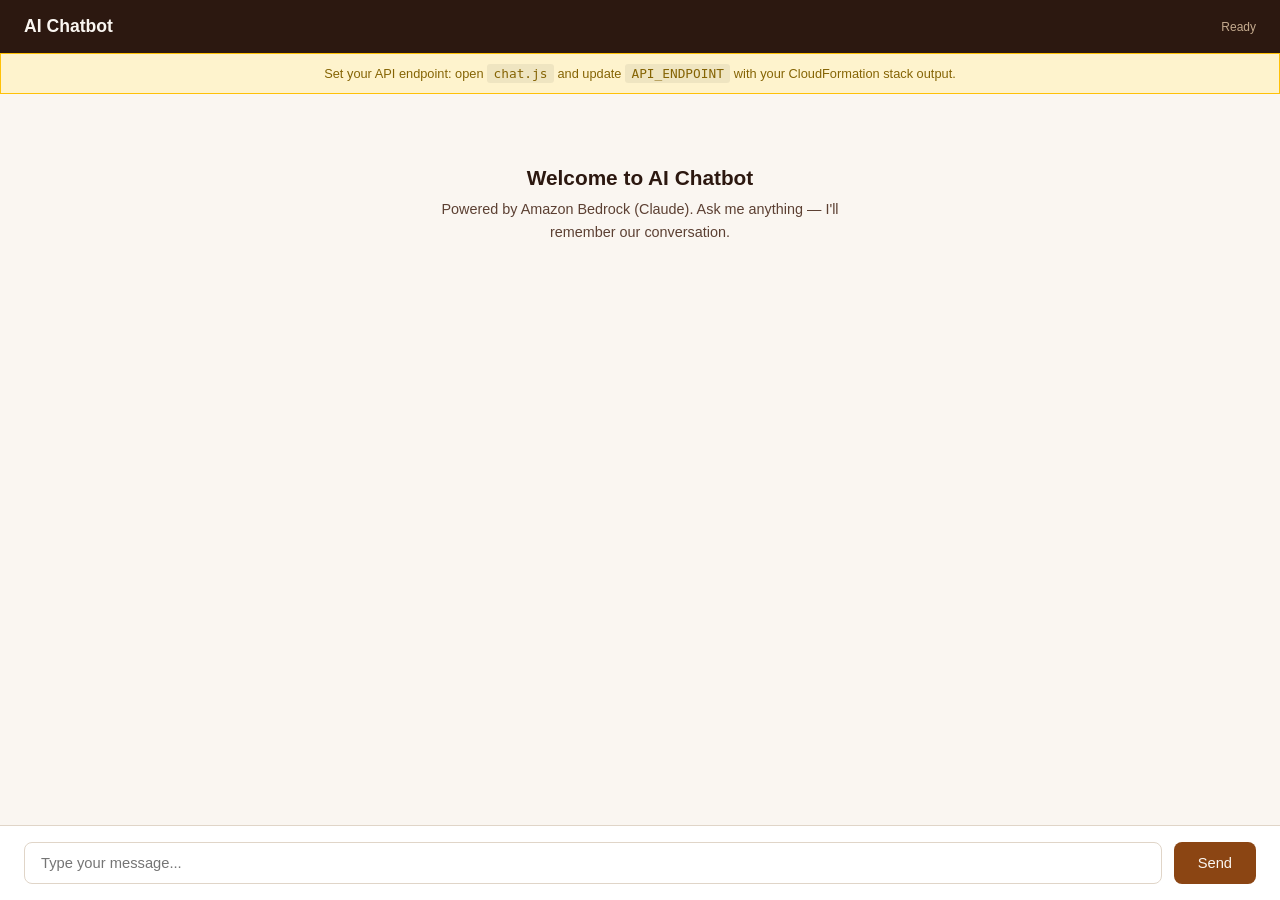
==== projects/ai-chatbot/frontend/index.html @ ba656f85 "Add chat UI frontend (S3+CloudFront), architecture diagram, fix comment" ====
<!DOCTYPE html>
<html lang="en">
<head>
    <meta charset="UTF-8">
    <meta name="viewport" content="width=device-width, initial-scale=1.0">
    <title>AI Chatbot</title>
    <style>
        * { margin: 0; padding: 0; box-sizing: border-box; }
        
        body {
            font-family: -apple-system, BlinkMacSystemFont, 'Segoe UI', sans-serif;
            background: #faf6f1;
            color: #2c1810;
            height: 100vh;
            display: flex;
            flex-direction: column;
        }

        .header {
            background: #2c1810;
            color: #faf6f1;
            padding: 1rem 1.5rem;
            display: flex;
            align-items: center;
            justify-content: space-between;
        }

        .header h1 {
            font-size: 1.1rem;
            font-weight: 600;
        }

        .header .status {
            font-size: 0.75rem;
            color: #c4aa8e;
        }

        .chat-container {
            flex: 1;
            overflow-y: auto;
            padding: 1.5rem;
            display: flex;
            flex-direction: column;
            gap: 1rem;
        }

        .message {
            max-width: 75%;
            padding: 0.85rem 1.1rem;
            border-radius: 12px;
            font-size: 0.92rem;
            line-height: 1.6;
            word-wrap: break-word;
        }

        .message.user {
            align-self: flex-end;
            background: #8b4513;
            color: #faf6f1;
            border-bottom-right-radius: 4px;
        }

        .message.assistant {
            align-self: flex-start;
            background: #fff;
            border: 1px solid #e0d5c8;
            color: #2c1810;
            border-bottom-left-radius: 4px;
        }

        .message.error {
            align-self: center;
            background: #fef2f2;
            border: 1px solid #fca5a5;
            color: #991b1b;
            font-size: 0.82rem;
        }

        .message.system {
            align-self: center;
            color: #8b7355;
            font-size: 0.82rem;
            font-style: italic;
        }

        .typing-indicator {
            align-self: flex-start;
            padding: 0.85rem 1.1rem;
            background: #fff;
            border: 1px solid #e0d5c8;
            border-radius: 12px;
            border-bottom-left-radius: 4px;
            display: none;
        }

        .typing-indicator span {
            display: inline-block;
            width: 8px;
            height: 8px;
            background: #c4aa8e;
            border-radius: 50%;
            margin: 0 2px;
            animation: bounce 1.4s infinite ease-in-out;
        }

        .typing-indicator span:nth-child(1) { animation-delay: 0s; }
        .typing-indicator span:nth-child(2) { animation-delay: 0.2s; }
        .typing-indicator span:nth-child(3) { animation-delay: 0.4s; }

        @keyframes bounce {
            0%, 80%, 100% { transform: scale(0); }
            40% { transform: scale(1); }
        }

        .input-area {
            padding: 1rem 1.5rem;
            background: #fff;
            border-top: 1px solid #e0d5c8;
            display: flex;
            gap: 0.75rem;
        }

        .input-area input {
            flex: 1;
            padding: 0.75rem 1rem;
            border: 1px solid #e0d5c8;
            border-radius: 8px;
            font-size: 0.92rem;
            outline: none;
            transition: border-color 0.2s;
        }

        .input-area input:focus {
            border-color: #8b4513;
        }

        .input-area button {
            padding: 0.75rem 1.5rem;
            background: #8b4513;
            color: #faf6f1;
            border: none;
            border-radius: 8px;
            font-size: 0.92rem;
            font-weight: 500;
            cursor: pointer;
            transition: background 0.2s;
        }

        .input-area button:hover {
            background: #a0522d;
        }

        .input-area button:disabled {
            background: #c4aa8e;
            cursor: not-allowed;
        }

        .welcome {
            text-align: center;
            padding: 3rem 1rem;
            color: #5c4033;
        }

        .welcome h2 {
            font-size: 1.3rem;
            margin-bottom: 0.5rem;
            color: #2c1810;
        }

        .welcome p {
            font-size: 0.9rem;
            max-width: 400px;
            margin: 0 auto;
            line-height: 1.6;
        }

        .config-banner {
            background: #fef3cd;
            border: 1px solid #ffc107;
            padding: 0.75rem 1rem;
            font-size: 0.8rem;
            text-align: center;
            color: #856404;
        }

        .config-banner code {
            background: rgba(0,0,0,0.06);
            padding: 0.15rem 0.4rem;
            border-radius: 3px;
        }
    </style>
</head>
<body>
    <div class="header">
        <h1>AI Chatbot</h1>
        <span class="status" id="status">Ready</span>
    </div>

    <div class="config-banner" id="configBanner">
        Set your API endpoint: open <code>chat.js</code> and update <code>API_ENDPOINT</code> with your CloudFormation stack output.
    </div>

    <div class="chat-container" id="chatContainer">
        <div class="welcome">
            <h2>Welcome to AI Chatbot</h2>
            <p>Powered by Amazon Bedrock (Claude). Ask me anything — I'll remember our conversation.</p>
        </div>
    </div>

    <div class="typing-indicator" id="typingIndicator">
        <span></span><span></span><span></span>
    </div>

    <div class="input-area">
        <input type="text" id="messageInput" placeholder="Type your message..." autocomplete="off">
        <button id="sendButton" onclick="sendMessage()">Send</button>
    </div>

    <script src="chat.js"></script>
</body>
</html>
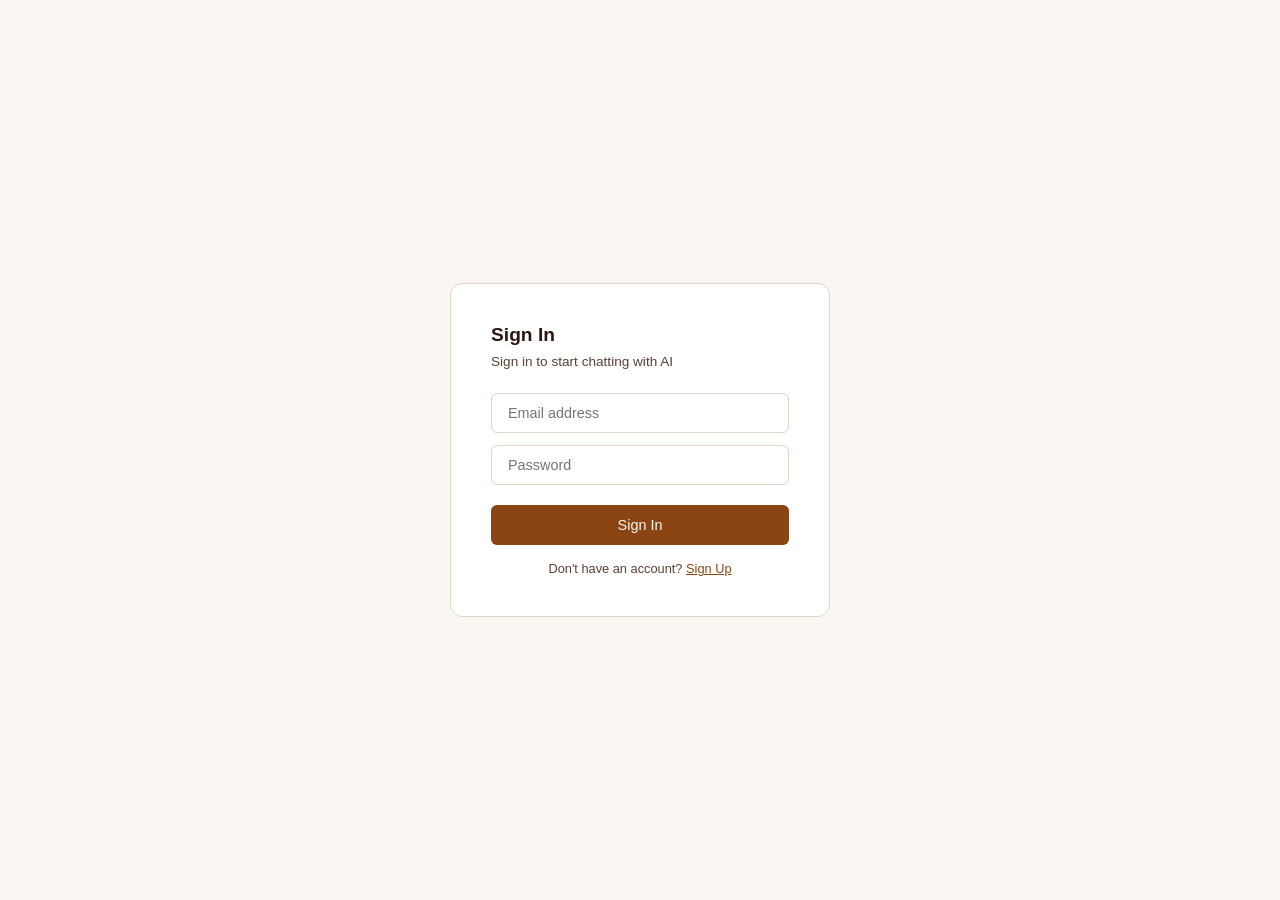
==== commit 0cdd5e33: "Upgrade AI chatbot to production-grade: Cognito auth, RAG, Guardrails, token tracking, multi-model f" ====
--- a/projects/ai-chatbot/frontend/index.html
+++ b/projects/ai-chatbot/frontend/index.html
@@ -1,221 +1,132 @@
 <!DOCTYPE html>
 <html lang="en">
 <head>
-    <meta charset="UTF-8">
-    <meta name="viewport" content="width=device-width, initial-scale=1.0">
-    <title>AI Chatbot</title>
-    <style>
-        * { margin: 0; padding: 0; box-sizing: border-box; }
-        
-        body {
-            font-family: -apple-system, BlinkMacSystemFont, 'Segoe UI', sans-serif;
-            background: #faf6f1;
-            color: #2c1810;
-            height: 100vh;
-            display: flex;
-            flex-direction: column;
-        }
+<meta charset="UTF-8">
+<meta name="viewport" content="width=device-width,initial-scale=1.0">
+<title>AI Chatbot — Production Grade</title>
+<style>
+*{margin:0;padding:0;box-sizing:border-box}
+body{font-family:-apple-system,BlinkMacSystemFont,'Segoe UI',sans-serif;background:#faf6f1;color:#2c1810;height:100vh;display:flex;flex-direction:column}
+.header{background:#2c1810;color:#faf6f1;padding:.75rem 1.5rem;display:flex;align-items:center;justify-content:space-between}
+.header h1{font-size:1rem;font-weight:600}
+.header-right{display:flex;align-items:center;gap:1rem}
+.header .user-info{font-size:.75rem;color:#c4aa8e}
+.header .btn-sm{font-size:.7rem;padding:.3rem .6rem;background:#8b4513;color:#faf6f1;border:none;border-radius:4px;cursor:pointer}
+.header .btn-sm:hover{background:#a0522d}
 
-        .header {
-            background: #2c1810;
-            color: #faf6f1;
-            padding: 1rem 1.5rem;
-            display: flex;
-            align-items: center;
-            justify-content: space-between;
-        }
+/* Auth Screen */
+.auth-screen{flex:1;display:flex;align-items:center;justify-content:center;padding:2rem}
+.auth-box{background:#fff;border:1px solid #e0d5c8;border-radius:12px;padding:2.5rem;width:100%;max-width:380px}
+.auth-box h2{font-size:1.2rem;margin-bottom:.5rem;color:#2c1810}
+.auth-box p{font-size:.85rem;color:#5c4033;margin-bottom:1.5rem}
+.auth-box input{width:100%;padding:.7rem 1rem;border:1px solid #e0d5c8;border-radius:6px;font-size:.9rem;margin-bottom:.75rem;outline:none}
+.auth-box input:focus{border-color:#8b4513}
+.auth-box .btn{width:100%;padding:.75rem;background:#8b4513;color:#faf6f1;border:none;border-radius:6px;font-size:.9rem;font-weight:500;cursor:pointer;margin-top:.5rem}
+.auth-box .btn:hover{background:#a0522d}
+.auth-box .switch{text-align:center;margin-top:1rem;font-size:.8rem;color:#5c4033}
+.auth-box .switch a{color:#8b4513;cursor:pointer;text-decoration:underline}
+.auth-error{color:#991b1b;font-size:.8rem;margin-bottom:.75rem;display:none}
 
-        .header h1 {
-            font-size: 1.1rem;
-            font-weight: 600;
-        }
+/* Chat Layout */
+.app{flex:1;display:none;flex-direction:column}
+.toolbar{padding:.5rem 1.5rem;background:#f0ebe4;border-bottom:1px solid #e0d5c8;display:flex;align-items:center;gap:1rem;font-size:.8rem}
+.toolbar label{color:#5c4033}
+.toolbar input[type=checkbox]{accent-color:#8b4513}
+.usage-bar{margin-left:auto;display:flex;align-items:center;gap:.5rem}
+.usage-bar .bar{width:80px;height:6px;background:#e0d5c8;border-radius:3px;overflow:hidden}
+.usage-bar .bar-fill{height:100%;background:#8b4513;border-radius:3px;transition:width .3s}
+.usage-bar span{font-size:.7rem;color:#8b7355}
 
-        .header .status {
-            font-size: 0.75rem;
-            color: #c4aa8e;
-        }
+.chat-container{flex:1;overflow-y:auto;padding:1.5rem;display:flex;flex-direction:column;gap:.75rem}
+.message{max-width:75%;padding:.75rem 1rem;border-radius:12px;font-size:.88rem;line-height:1.6;word-wrap:break-word}
+.message.user{align-self:flex-end;background:#8b4513;color:#faf6f1;border-bottom-right-radius:4px}
+.message.assistant{align-self:flex-start;background:#fff;border:1px solid #e0d5c8;border-bottom-left-radius:4px}
+.message.error{align-self:center;background:#fef2f2;border:1px solid #fca5a5;color:#991b1b;font-size:.8rem}
+.message .meta{font-size:.65rem;color:#8b7355;margin-top:.4rem;display:flex;gap:.75rem}
+.message.user .meta{color:#c4aa8e}
 
-        .chat-container {
-            flex: 1;
-            overflow-y: auto;
-            padding: 1.5rem;
-            display: flex;
-            flex-direction: column;
-            gap: 1rem;
-        }
+.typing{align-self:flex-start;padding:.75rem 1rem;background:#fff;border:1px solid #e0d5c8;border-radius:12px;display:none}
+.typing span{display:inline-block;width:7px;height:7px;background:#c4aa8e;border-radius:50%;margin:0 2px;animation:b 1.4s infinite ease-in-out}
+.typing span:nth-child(2){animation-delay:.2s}
+.typing span:nth-child(3){animation-delay:.4s}
+@keyframes b{0%,80%,100%{transform:scale(0)}40%{transform:scale(1)}}
 
-        .message {
-            max-width: 75%;
-            padding: 0.85rem 1.1rem;
-            border-radius: 12px;
-            font-size: 0.92rem;
-            line-height: 1.6;
-            word-wrap: break-word;
-        }
+.input-area{padding:.75rem 1.5rem;background:#fff;border-top:1px solid #e0d5c8;display:flex;gap:.5rem}
+.input-area input{flex:1;padding:.7rem 1rem;border:1px solid #e0d5c8;border-radius:8px;font-size:.88rem;outline:none}
+.input-area input:focus{border-color:#8b4513}
+.input-area button{padding:.7rem 1.2rem;background:#8b4513;color:#faf6f1;border:none;border-radius:8px;font-size:.88rem;font-weight:500;cursor:pointer}
+.input-area button:hover{background:#a0522d}
+.input-area button:disabled{background:#c4aa8e;cursor:not-allowed}
+.input-area .upload-btn{background:transparent;border:1px solid #e0d5c8;color:#5c4033;font-size:.8rem}
+.input-area .upload-btn:hover{border-color:#8b4513;color:#8b4513}
 
-        .message.user {
-            align-self: flex-end;
-            background: #8b4513;
-            color: #faf6f1;
-            border-bottom-right-radius: 4px;
-        }
-
-        .message.assistant {
-            align-self: flex-start;
-            background: #fff;
-            border: 1px solid #e0d5c8;
-            color: #2c1810;
-            border-bottom-left-radius: 4px;
-        }
-
-        .message.error {
-            align-self: center;
-            background: #fef2f2;
-            border: 1px solid #fca5a5;
-            color: #991b1b;
-            font-size: 0.82rem;
-        }
-
-        .message.system {
-            align-self: center;
-            color: #8b7355;
-            font-size: 0.82rem;
-            font-style: italic;
-        }
-
-        .typing-indicator {
-            align-self: flex-start;
-            padding: 0.85rem 1.1rem;
-            background: #fff;
-            border: 1px solid #e0d5c8;
-            border-radius: 12px;
-            border-bottom-left-radius: 4px;
-            display: none;
-        }
-
-        .typing-indicator span {
-            display: inline-block;
-            width: 8px;
-            height: 8px;
-            background: #c4aa8e;
-            border-radius: 50%;
-            margin: 0 2px;
-            animation: bounce 1.4s infinite ease-in-out;
-        }
-
-        .typing-indicator span:nth-child(1) { animation-delay: 0s; }
-        .typing-indicator span:nth-child(2) { animation-delay: 0.2s; }
-        .typing-indicator span:nth-child(3) { animation-delay: 0.4s; }
-
-        @keyframes bounce {
-            0%, 80%, 100% { transform: scale(0); }
-            40% { transform: scale(1); }
-        }
-
-        .input-area {
-            padding: 1rem 1.5rem;
-            background: #fff;
-            border-top: 1px solid #e0d5c8;
-            display: flex;
-            gap: 0.75rem;
-        }
-
-        .input-area input {
-            flex: 1;
-            padding: 0.75rem 1rem;
-            border: 1px solid #e0d5c8;
-            border-radius: 8px;
-            font-size: 0.92rem;
-            outline: none;
-            transition: border-color 0.2s;
-        }
-
-        .input-area input:focus {
-            border-color: #8b4513;
-        }
-
-        .input-area button {
-            padding: 0.75rem 1.5rem;
-            background: #8b4513;
-            color: #faf6f1;
-            border: none;
-            border-radius: 8px;
-            font-size: 0.92rem;
-            font-weight: 500;
-            cursor: pointer;
-            transition: background 0.2s;
-        }
-
-        .input-area button:hover {
-            background: #a0522d;
-        }
-
-        .input-area button:disabled {
-            background: #c4aa8e;
-            cursor: not-allowed;
-        }
-
-        .welcome {
-            text-align: center;
-            padding: 3rem 1rem;
-            color: #5c4033;
-        }
-
-        .welcome h2 {
-            font-size: 1.3rem;
-            margin-bottom: 0.5rem;
-            color: #2c1810;
-        }
-
-        .welcome p {
-            font-size: 0.9rem;
-            max-width: 400px;
-            margin: 0 auto;
-            line-height: 1.6;
-        }
-
-        .config-banner {
-            background: #fef3cd;
-            border: 1px solid #ffc107;
-            padding: 0.75rem 1rem;
-            font-size: 0.8rem;
-            text-align: center;
-            color: #856404;
-        }
-
-        .config-banner code {
-            background: rgba(0,0,0,0.06);
-            padding: 0.15rem 0.4rem;
-            border-radius: 3px;
-        }
-    </style>
+/* Upload Modal */
+.modal-overlay{display:none;position:fixed;inset:0;background:rgba(0,0,0,.4);z-index:100;align-items:center;justify-content:center}
+.modal{background:#fff;border-radius:12px;padding:2rem;width:90%;max-width:400px}
+.modal h3{margin-bottom:1rem;font-size:1rem}
+.modal input[type=file]{margin-bottom:1rem;font-size:.85rem}
+.modal .btn{padding:.6rem 1.2rem;background:#8b4513;color:#faf6f1;border:none;border-radius:6px;cursor:pointer;font-size:.85rem}
+.modal .btn-cancel{background:transparent;color:#5c4033;border:1px solid #e0d5c8;margin-left:.5rem}
+.modal .upload-status{font-size:.8rem;color:#5c4033;margin-top:.75rem}
+</style>
 </head>
 <body>
-    <div class="header">
-        <h1>AI Chatbot</h1>
-        <span class="status" id="status">Ready</span>
-    </div>
+<!-- Auth Screen -->
+<div class="auth-screen" id="authScreen">
+<div class="auth-box">
+<h2 id="authTitle">Sign In</h2>
+<p id="authSubtitle">Sign in to start chatting with AI</p>
+<div class="auth-error" id="authError"></div>
+<input type="email" id="authEmail" placeholder="Email address">
+<input type="password" id="authPassword" placeholder="Password">
+<input type="password" id="authConfirm" placeholder="Confirm password" style="display:none">
+<button class="btn" id="authBtn" onclick="handleAuth()">Sign In</button>
+<div class="switch" id="authSwitch">
+Don't have an account? <a onclick="toggleAuthMode()">Sign Up</a>
+</div>
+</div>
+</div>
 
-    <div class="config-banner" id="configBanner">
-        Set your API endpoint: open <code>chat.js</code> and update <code>API_ENDPOINT</code> with your CloudFormation stack output.
-    </div>
+<!-- Main App -->
+<div class="app" id="app">
+<div class="header">
+<h1>AI Chatbot</h1>
+<div class="header-right">
+<span class="user-info" id="userInfo"></span>
+<button class="btn-sm" onclick="signOut()">Sign Out</button>
+</div>
+</div>
+<div class="toolbar">
+<label><input type="checkbox" id="ragToggle"> Use RAG (uploaded docs)</label>
+<button class="btn-sm" onclick="showUploadModal()">Upload Doc</button>
+<div class="usage-bar">
+<div class="bar"><div class="bar-fill" id="usageBar" style="width:0%"></div></div>
+<span id="usageText">0%</span>
+</div>
+</div>
+<div class="chat-container" id="chat"></div>
+<div class="typing" id="typing"><span></span><span></span><span></span></div>
+<div class="input-area">
+<input type="text" id="msgInput" placeholder="Type your message..." autocomplete="off">
+<button id="sendBtn" onclick="sendMessage()">Send</button>
+</div>
+</div>
 
-    <div class="chat-container" id="chatContainer">
-        <div class="welcome">
-            <h2>Welcome to AI Chatbot</h2>
-            <p>Powered by Amazon Bedrock (Claude). Ask me anything — I'll remember our conversation.</p>
-        </div>
-    </div>
+<!-- Upload Modal -->
+<div class="modal-overlay" id="uploadModal">
+<div class="modal">
+<h3>Upload Document for RAG</h3>
+<p style="font-size:.8rem;color:#5c4033;margin-bottom:1rem">Upload .txt, .md, .csv, or .json files. The AI will use them to ground answers.</p>
+<input type="file" id="fileInput" accept=".txt,.md,.csv,.json,.pdf">
+<div>
+<button class="btn" onclick="uploadFile()">Upload</button>
+<button class="btn btn-cancel" onclick="hideUploadModal()">Cancel</button>
+</div>
+<div class="upload-status" id="uploadStatus"></div>
+</div>
+</div>
 
-    <div class="typing-indicator" id="typingIndicator">
-        <span></span><span></span><span></span>
-    </div>
-
-    <div class="input-area">
-        <input type="text" id="messageInput" placeholder="Type your message..." autocomplete="off">
-        <button id="sendButton" onclick="sendMessage()">Send</button>
-    </div>
-
-    <script src="chat.js"></script>
+<script src="auth.js"></script>
+<script src="chat.js"></script>
 </body>
 </html>
